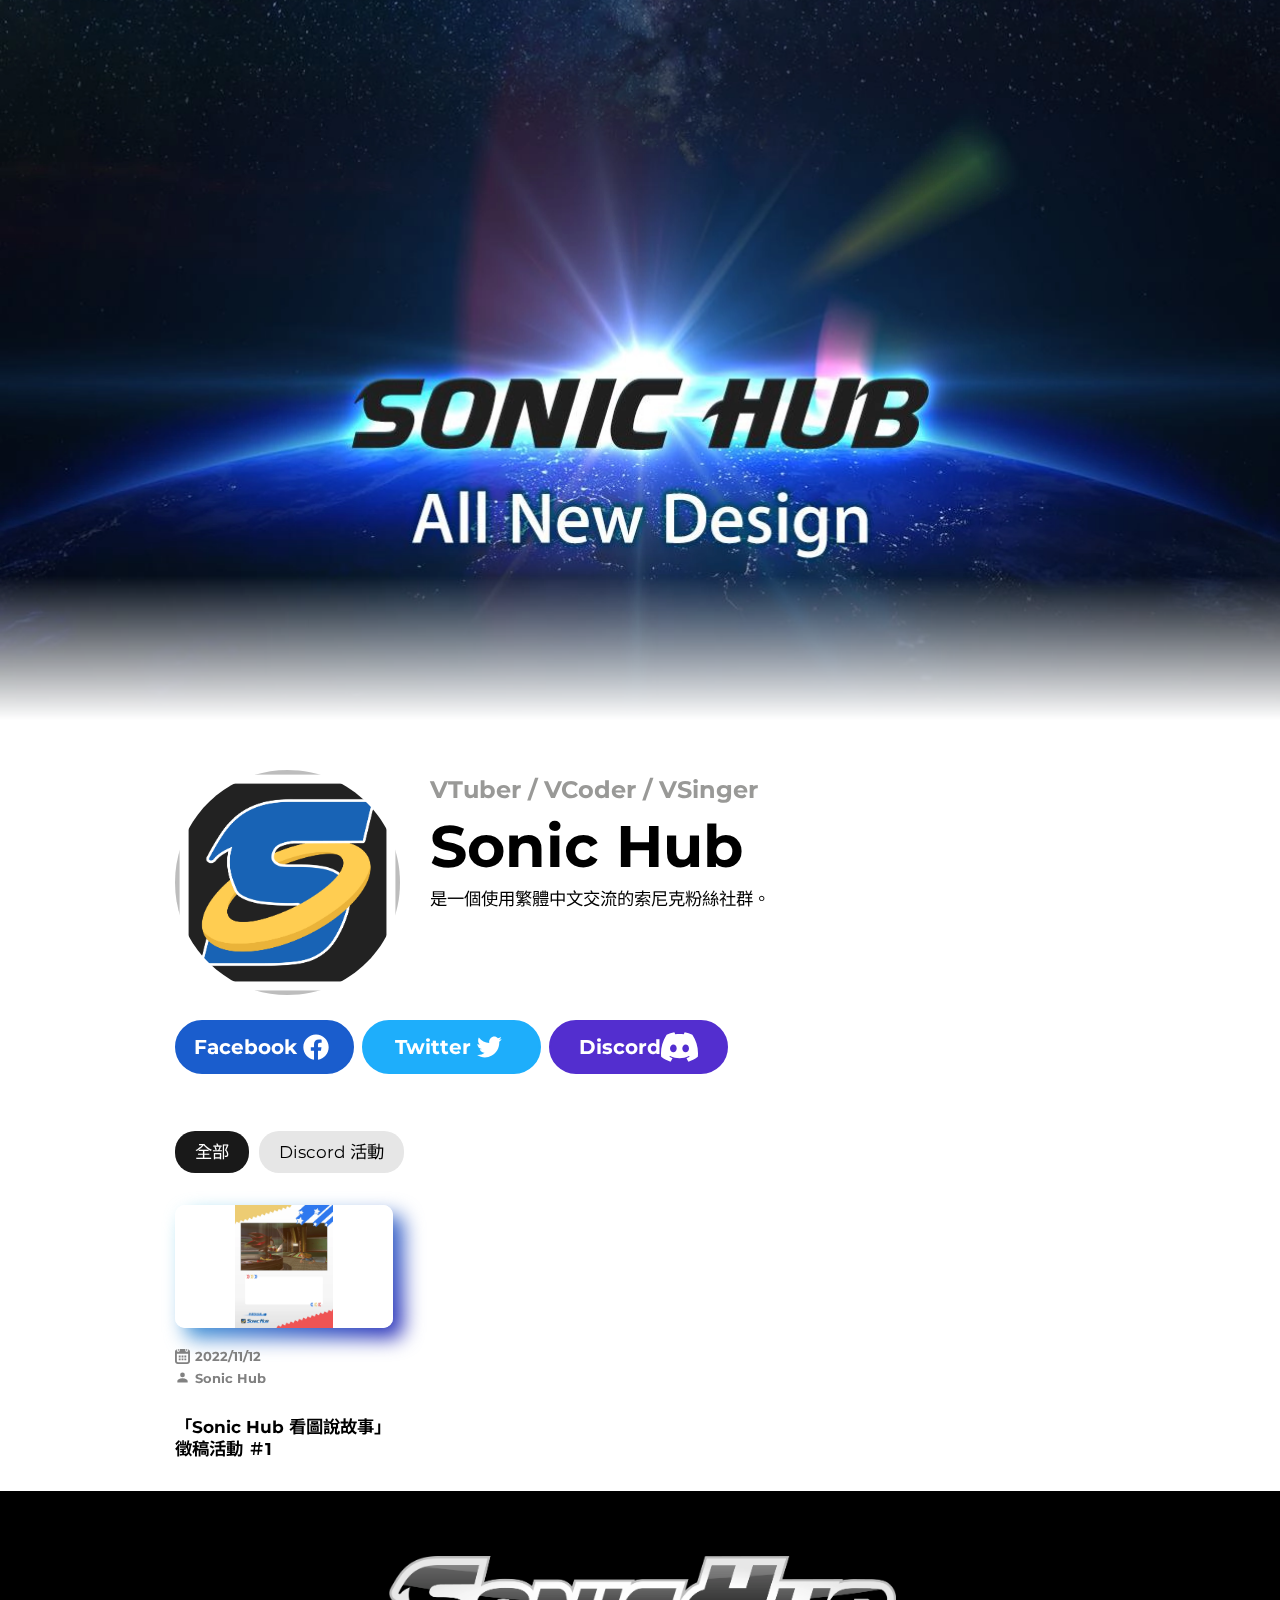
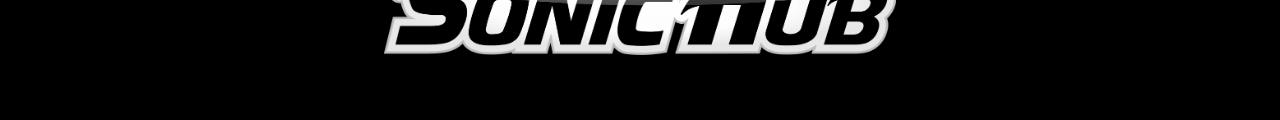
==== index.html @ b927e8ee "Deployment from Statiq" ====
<html>
    <head>
        <meta charset="utf-8">
        <meta http-equiv="X-UA-Compatible" content="IE=edge">
        <meta name="viewport" content="width=device-width, initial-scale=1">
        <meta name="description" content='Sonic Hub&#x662F;&#x4E00;&#x500B;&#x4F7F;&#x7528;&#x7E41;&#x9AD4;&#x4E2D;&#x6587;&#x4EA4;&#x6D41;&#x7684;&#x7D22;&#x5C3C;&#x514B;&#x7C89;&#x7D72;&#x793E;&#x7FA4;&#x3002;'>
            <meta name="author" content='Sonic Hub'>
        <title>Sonic Hub &#x5B98;&#x65B9;&#x7DB2;&#x7AD9; | &#x9996;&#x9801;</title>
        <meta name="application-name" content='Sonic Hub &#x5B98;&#x65B9;&#x7DB2;&#x7AD9;' />
        <meta name="msapplication-tooltip" content='Sonic Hub &#x5B98;&#x65B9;&#x7DB2;&#x7AD9;' />
        <meta name="msapplication-starturl" content='/' />
                
        <meta property="og:title" content='Sonic Hub &#x5B98;&#x65B9;&#x7DB2;&#x7AD9; | &#x9996;&#x9801;' />
        <meta property="og:image" content='/images/meta.png' />
        <meta property="og:image:alt" content='Sonic Hub &#x5B98;&#x65B9;&#x7DB2;&#x7AD9; | &#x9996;&#x9801;' />
        <meta property="og:type" content="website" />
        <meta property="og:url" content='/' />

        <link rel="preconnect" href="https://fonts.googleapis.com">
        <link rel="preconnect" href="https://fonts.gstatic.com" crossorigin>
        <link href="https://fonts.googleapis.com/css2?family=Montserrat:wght@400&family=Noto+Sans+TC:wght@400&family=Noto+Sans+TC:wght@700&family=Noto+Sans+SC:wght@400&display=swap" rel="stylesheet">
        <link href='/styles/main.css' rel="stylesheet"/>
        <link rel="icon" href='/favicon.ico'>
    </head>
    <body>
        <header class='big'>
    <div class="top_mask"></div>
</header>
        <section class="content">
<section class="introduction">
    <div class="avatar">
        <img src="/images/avatar_400x400.webp" alt="Sonic Hub Logo" />
    </div>
    <div class="introduction_content">
        <h3>VTuber / VCoder / VSinger</h3>
        <h1>Sonic Hub</h1>
        <p>&#x662F;&#x4E00;&#x500B;&#x4F7F;&#x7528;&#x7E41;&#x9AD4;&#x4E2D;&#x6587;&#x4EA4;&#x6D41;&#x7684;&#x7D22;&#x5C3C;&#x514B;&#x7C89;&#x7D72;&#x793E;&#x7FA4;&#x3002;</p>
    </div>
</section>
<nav class="community">
    <ul>
        <li><a class="facebook" href="https://www.facebook.com/sonichub.net" target="_blank">Facebook <img src="/images/community_logo/facebook.svg" alt="Facebook Logo" class="logo"/></a></li>
        <li><a class="twitter" href="https://twitter.com/sonichub_net" target="_blank">Twitter <img src="/images/community_logo/twitter.svg" alt="Twitter Logo" class="logo"/></a></li>
        <li><a class="discord" href="https://discord.gg/ZbEKVwK9DV" target="_blank">Discord <img src="/images/community_logo/discord.svg" alt="Discord Logo" class="logo"/></a></li>
    </ul>
</nav>
<style>

        .Discord 活動 {
            background-color: hsl(310, 98.5%, 25.5%);
        }
        </style>


<nav class="tags">
    <ul>
        <li>全部</li>
            <li data-url="activity">Discord &#x6D3B;&#x52D5;</li> 
    </ul>
</nav>

<script>
    const posts = [

                {Link: '/posts/picturestory01', 
                Title: '&#x300C;Sonic Hub &#x770B;&#x5716;&#x8AAA;&#x6545;&#x4E8B;&#x300D;&#x5FB5;&#x7A3F;&#x6D3B;&#x52D5; &#xFF03;1',
                Thumbnail: '/images/posts/Sonic_Hub_p1_empty-01.webp',
                Published: '2022/11/12',
                Author: 'Sonic Hub',
                Tags: [

                            'Discord 活動',
                                        ]},
                ]
</script>

<section class="post_list">
</section>        </section>
        <footer>
    <a href="/"><img src="/images/white_logo.webp" alt="Sonic Hub Logo"/></a>
</footer>

        <script src='/scripts/dom-to-image.js'></script>
        <script src='/scripts/main.js'></script>
    </body>
</html>
---- styles/main.css ----
html, body { margin: 0px; padding: 0px; font-family: 'Montserrat', 'Noto Sans TC', 'Noto Sans SC', sans-serif; line-height: 1.25; font-weight: 400; font-size: 13pt; }

header { width: 100vw; padding: 0px; background: url("/images/headerbg.webp") center center no-repeat; background-size: cover; cursor: pointer; --mask-image: linear-gradient(0deg, rgba(255,255,255,0) 0%, rgba(255,255,255,1) 20%, rgba(255,255,255, 1) 100%); -webkit-mask-image: var(--mask-image, none); mask-image: var(--mask-image, none); }

header.big { height: 80vh; }

@media (max-width: 930px) { header.big { height: 300px; } }

header.small { height: 300px; }

section.content { display: flex; flex-direction: column; width: 930px; margin-top: 50px; margin-left: auto; margin-right: auto; }

@media (max-width: 930px) { section.content { width: 80%; } }

section.introduction { width: 100%; display: grid; grid-template-columns: 1fr 3fr; grid-gap: 30px; }

@media (max-width: 930px) { section.introduction { grid-template-columns: 1fr; } }

section.introduction .avatar { text-align: center; }

section.introduction .avatar img { --mask-image: url("data:image/svg+xml,%3Csvg preserveAspectRatio='none' data-bbox='20 20 160 160' viewBox='20 20 160 160' height='200' width='200' xmlns='http://www.w3.org/2000/svg' data-type='shape'%3E%3Cg%3E%3Cpath d='M180 100c0 44.183-35.817 80-80 80s-80-35.817-80-80 35.817-80 80-80 80 35.817 80 80z'/%3E%3C/g%3E%3C/svg%3E%0A"); --mask-position: 0% 0%; --mask-size: 100% 100%; --mask-repeat: no-repeat; width: 100%; -webkit-mask-image: var(--mask-image, none); mask-image: var(--mask-image, none); -webkit-mask-position: var(--mask-position, 0); mask-position: var(--mask-position, 0); -webkit-mask-repeat: var(--mask-repeat, no-repeat); mask-repeat: var(--mask-repeat, no-repeat); -webkit-mask-size: var(--mask-size, 100% 100%); mask-size: var(--mask-size, 100% 100%); }

@media (max-width: 930px) { section.introduction .avatar img { width: 50%; } }

section.introduction .introduction_content * { margin-top: 5px; margin-bottom: 0px; }

section.introduction .introduction_content h3 { font-size: 18pt; color: #999997; font-weight: 700; }

section.introduction .introduction_content h1 { font-size: 44pt; color: black; font-weight: 700; }

section.introduction ul.page_list { display: flex; list-style-type: none; padding: 0; margin-top: 20px; gap: 10px; }

section.introduction ul.page_list li { padding: 0; font-size: 15pt; }

section.introduction ul.page_list li a { color: #010c81; text-decoration: none; }

section.introduction ul.page_list li a:hover, section.introduction ul.page_list li a:active { color: grey; }

nav.community ul, nav.weekly_community ul { margin: 25px 0px; padding: 0px; display: flex; flex-wrap: wrap; list-style-type: none; gap: 8px; font-size: 15pt; }

nav.community ul li, nav.weekly_community ul li { margin: 0px; padding: 0px; }

nav.community ul li a, nav.weekly_community ul li a { display: flex; color: white; text-decoration: none; width: 175px; height: 50px; text-align: center; align-items: center; justify-content: center; font-weight: 700; border: 2px solid; border-radius: 50px; transition: background-color 0.5s,  border 0.5s; }

nav.community ul li a.twitter, nav.weekly_community ul li a.twitter { background-color: #1eaefb; border-color: #1eaefb; }

nav.community ul li a.youtube, nav.weekly_community ul li a.youtube { background-color: #eb0000; border-color: #eb0000; }

nav.community ul li a.facebook, nav.weekly_community ul li a.facebook { background-color: #1a5dcd; border-color: #1a5dcd; }

nav.community ul li a.instagram, nav.weekly_community ul li a.instagram { background-color: #ee0799; border-color: #ee0799; }

nav.community ul li a.plurk, nav.weekly_community ul li a.plurk { background-color: #ff574d; border-color: #ff574d; }

nav.community ul li a.discord, nav.weekly_community ul li a.discord { background-color: #532ecf; border-color: #532ecf; }

nav.community ul li a img.logo, nav.weekly_community ul li a img.logo { width: 37.5px; height: 37.5px; filter: invert(100%) sepia(100%) saturate(0%) hue-rotate(306deg) brightness(106%) contrast(101%); }

nav.community ul li a:hover, nav.community ul li a:active, nav.weekly_community ul li a:hover, nav.weekly_community ul li a:active { background-color: white; border: 2px solid black; color: black; }

nav.community ul li a:hover img.logo, nav.community ul li a:active img.logo, nav.weekly_community ul li a:hover img.logo, nav.weekly_community ul li a:active img.logo { filter: none; }

@media (max-width: 930px) { nav.community.community ul li, nav.weekly_community.community ul li { width: 95%; } }

@media (max-width: 930px) { nav.community.community ul li a, nav.weekly_community.community ul li a { width: 100%; } }

nav.community.weekly_community, nav.weekly_community.weekly_community { margin-top: 50px; }

nav.community.weekly_community ul, nav.weekly_community.weekly_community ul { display: grid; grid-template-columns: repeat(5, minmax(0, 1fr)); font-size: 17pt; }

nav.community.weekly_community ul li, nav.weekly_community.weekly_community ul li { display: flex; align-items: center; justify-content: center; }

nav.community.weekly_community ul li a, nav.weekly_community.weekly_community ul li a { width: 98%; }

footer { width: 100%; padding-top: 15px; padding-bottom: 15px; background: black; display: flex; align-items: center; justify-content: center; }

footer img { display: block; width: 40%; margin: 50px auto; }

section.post_list { display: flex; flex-wrap: wrap; column-gap: 15px; row-gap: 20px; }

@media (max-width: 930px) { section.post_list { width: 95%; display: grid; grid-template-columns: repeat(2, minmax(0, 1fr)); justify-content: space-between; } }

section.post_list .post { width: 218px; height: max-content; }

@media (max-width: 930px) { section.post_list .post { width: 100%; } }

section.post_list .post a { text-decoration: none; color: inherit; }

section.post_list .post a.thumbnail { display: block; position: relative; margin: 0 auto; border-radius: 10px; width: 100%; aspect-ratio: 16 / 9; background-color: white; background-image: url("/images/Rolling-1s-200px.svg"); background-position: center center; background-repeat: no-repeat; background-size: 50% 50%; transition: top 0.3s ease-in-out, filter 0.3s ease-in-out; top: 0px; }

section.post_list .post a.thumbnail img { display: block; width: 100%; height: 100%; object-fit: contain; margin: 0 auto; }

section.post_list .post a.thumbnail:before { content: ""; z-index: -1; position: absolute; top: 0; right: 0; bottom: 0; left: 0; background: linear-gradient(-45deg, #210cae -17%, #4dc9e6 100%); transform: translate3d(10px, 10px, 0) scale(1); filter: blur(10px); opacity: var(0.7); transition: opacity 0.3s; border-radius: inherit; }

section.post_list .post a.thumbnail::after { content: ""; z-index: -1; position: absolute; top: 0; right: 0; bottom: 0; left: 0; background: inherit; border-radius: inherit; }

section.post_list .post:hover a.thumbnail, section.post_list .post:active a.thumbnail { top: -15px; filter: brightness(0.3); }

section.post_list .post h2 { width: 100%; margin: 5px auto 30px auto; font-size: 13pt; line-height: 1.3; }

@media (max-width: 930px) { section.post_list .post h2 { width: 100%; } }

section.post_list .post h3 { display: flex; align-items: center; width: 100%; margin: 0 auto 5px auto; color: grey; font-size: 10pt; }

section.post_list .post h3:first-of-type { margin-top: 20px; }

section.post_list .post h3 img.title_icon { width: 15px; height: 15px; margin-right: 5px; filter: invert(50%) sepia(17%) saturate(0%) hue-rotate(181deg) brightness(98%) contrast(80%); }

@media (max-width: 930px) { section.post_list .post h3 { width: 100%; } }

section.post_list .post ul { display: flex; list-style-type: none; padding: 0; margin: 5px 0; gap: 10px; }

section.post_list .post ul li { display: block; font-size: 8pt; padding: 3px 10px; color: white; border-radius: 20px; }

nav.tags { margin: 15px 0 15px 0; }

nav.tags ul { display: flex; flex-wrap: wrap; padding: 0; list-style-type: none; column-gap: 10px; row-gap: 15px; }

nav.tags ul li { display: block; text-align: center; font-size: 13pt; padding: 10px 20px; cursor: pointer; background-color: #e6e6e6; border-radius: 20px; }

nav.tags ul li.current, nav.tags ul li:hover, nav.tags ul li:active { color: white; background-color: #191919; }

.post_content, .page_content { width: 100%; font-size: 15pt; line-height: 1.5; padding-bottom: 23px; }

.post_content h1, .page_content h1 { margin: 5px 0px; font-size: 32pt; }

.post_content h3, .page_content h3 { margin: 2px 0px; font-size: 15pt; color: grey; }

.post_content a, .page_content a { color: #010c81; text-decoration: none; }

.post_content a:hover, .post_content a:active, .page_content a:hover, .page_content a:active { color: grey; }

.post_content a.linkContentSame, .page_content a.linkContentSame { overflow-wrap: break-word; word-wrap: break-word; }

.post_content img, .page_content img { display: block; width: 95%; margin: 0 auto; }

.post_content img.title_icon, .page_content img.title_icon { display: inline-block; width: 15px; height: 15px; margin-right: 8px; filter: invert(50%) sepia(17%) saturate(0%) hue-rotate(181deg) brightness(98%) contrast(80%); }

.post_content hr, .page_content hr { margin: 15px 0; }

.post_content iframe, .page_content iframe { display: block; margin: 0 auto; }

.post_content iframe[src*="youtube"], .page_content iframe[src*="youtube"] { width: 95%; height: 100%; aspect-ratio: 560 / 315; }

.post_content .post_meta, .post_content .page_meta, .page_content .post_meta, .page_content .page_meta { margin-bottom: 15px; }

button#download_weekly { border: 3px solid #0e0b66; margin-bottom: 15px; background-color: white; width: max-content; font-size: 15pt; font-weight: 700; }

button#download_weekly:hover, button#download_weekly:active { border: 3px solid white; background-color: black; color: white; }

section.weekly_container { position: relative; align-self: center; width: 95vw; margin-bottom: 25px; aspect-ratio: 16 / 9; }

section.weekly { position: absolute; display: grid; grid-template-columns: 1fr 2fr; width: 1920px; height: 1080px; overflow: hidden; transform-origin: top left; background: url("/images/weekly/weeklybg.webp"); background-position: center center; background-repeat: no-repeat; background-size: cover; border: 5px solid black; }

section.weekly .weekly_left_part { position: relative; background-size: cover; background-position: center center; background-repeat: no-repeat; }

section.weekly .weekly_left_part .weekly_author_part { position: absolute; bottom: 0; width: 100%; padding-top: 20px; padding-bottom: 20px; text-align: center; color: white; font-weight: 700; font-size: 20pt; background-color: rgba(0, 0, 0, 0.75); }

section.weekly .weekly_right_part { padding: 15px 15px 0px 15px; background-color: rgba(10, 10, 10, 0.7); }

section.weekly .weekly_right_part h1 { display: flex; margin: 15px 0; justify-content: center; align-items: center; gap: 25px; }

section.weekly .weekly_right_part h1 img.weekly_white_logo { height: 150px; }

section.weekly .weekly_right_part h1 img.weekly_title { height: 100px; }

section.weekly .weekly_right_part ul.weekly_items { display: grid; grid-template-columns: auto; gap: 10px; width: 100%; padding: 0; }

section.weekly .weekly_right_part ul.weekly_items li.weekly_item { display: grid; align-items: center; grid-template-columns: max-content minmax(0, 1fr); gap: 10px; list-style-type: none; width: 100%; height: 100px; }

section.weekly .weekly_right_part ul.weekly_items li.weekly_item .weekly_item_date { display: flex; align-items: center; justify-content: center; background-color: black; color: white; border-radius: 10px; padding: 5px 5px; font-weight: 700; width: 320px; height: 80%; box-shadow: 10px 10px 5px 0px rgba(0, 0, 0, 0.75); }

section.weekly .weekly_right_part ul.weekly_items li.weekly_item .weekly_item_date .content_part { display: flex; align-items: end; font-size: 50px; width: 96%; height: max-content; border: 1px solid white; border-radius: 10px; box-sizing: border-box; padding: 2px; }

section.weekly .weekly_right_part ul.weekly_items li.weekly_item .weekly_item_date .content_part .date_part { width: 130px; }

section.weekly .weekly_right_part ul.weekly_items li.weekly_item .weekly_item_date .content_part .time_part { width: 180px; height: 100%; font-size: 30px; }

section.weekly .weekly_right_part ul.weekly_items .content { display: flex; align-items: center; font-size: 25pt; padding: 10px; height: 95%; box-sizing: border-box; border-radius: 10px; background: repeating-linear-gradient(-45deg, rgba(30, 54, 109, 0.7), rgba(30, 54, 109, 0.7) 5px, rgba(13, 21, 101, 0.7) 5px, rgba(13, 21, 101, 0.7) 25px); color: white; font-weight: 700; box-shadow: 10px 10px 5px 0px rgba(0, 0, 0, 0.75); text-shadow: 0.2em 0.2em 0.4em black; }

section.weekly .weekly_right_part ul.weekly_items .content.stream_off { display: flex; justify-content: center; letter-spacing: 20px; color: transparent; -webkit-text-stroke: 2px #999999; background-color: #808080; background: repeating-linear-gradient(-45deg, rgba(73, 73, 73, 0.7), rgba(73, 73, 73, 0.7) 5px, rgba(128, 128, 128, 0.7) 5px, rgba(128, 128, 128, 0.7) 25px); }

section.weekly .weekly_right_part ul.weekly_items .content ul.weekly_tags { display: flex; flex-wrap: wrap; padding: 0; list-style-type: none; column-gap: 10px; row-gap: 15px; margin-right: 15px; }

section.weekly .weekly_right_part ul.weekly_items .content ul.weekly_tags li { display: block; text-align: center; font-size: 15pt; padding: 10px 20px; width: 60px; background-color: #1e1e1e; color: white; border-radius: 20px; border: 1px solid white; text-shadow: none; }
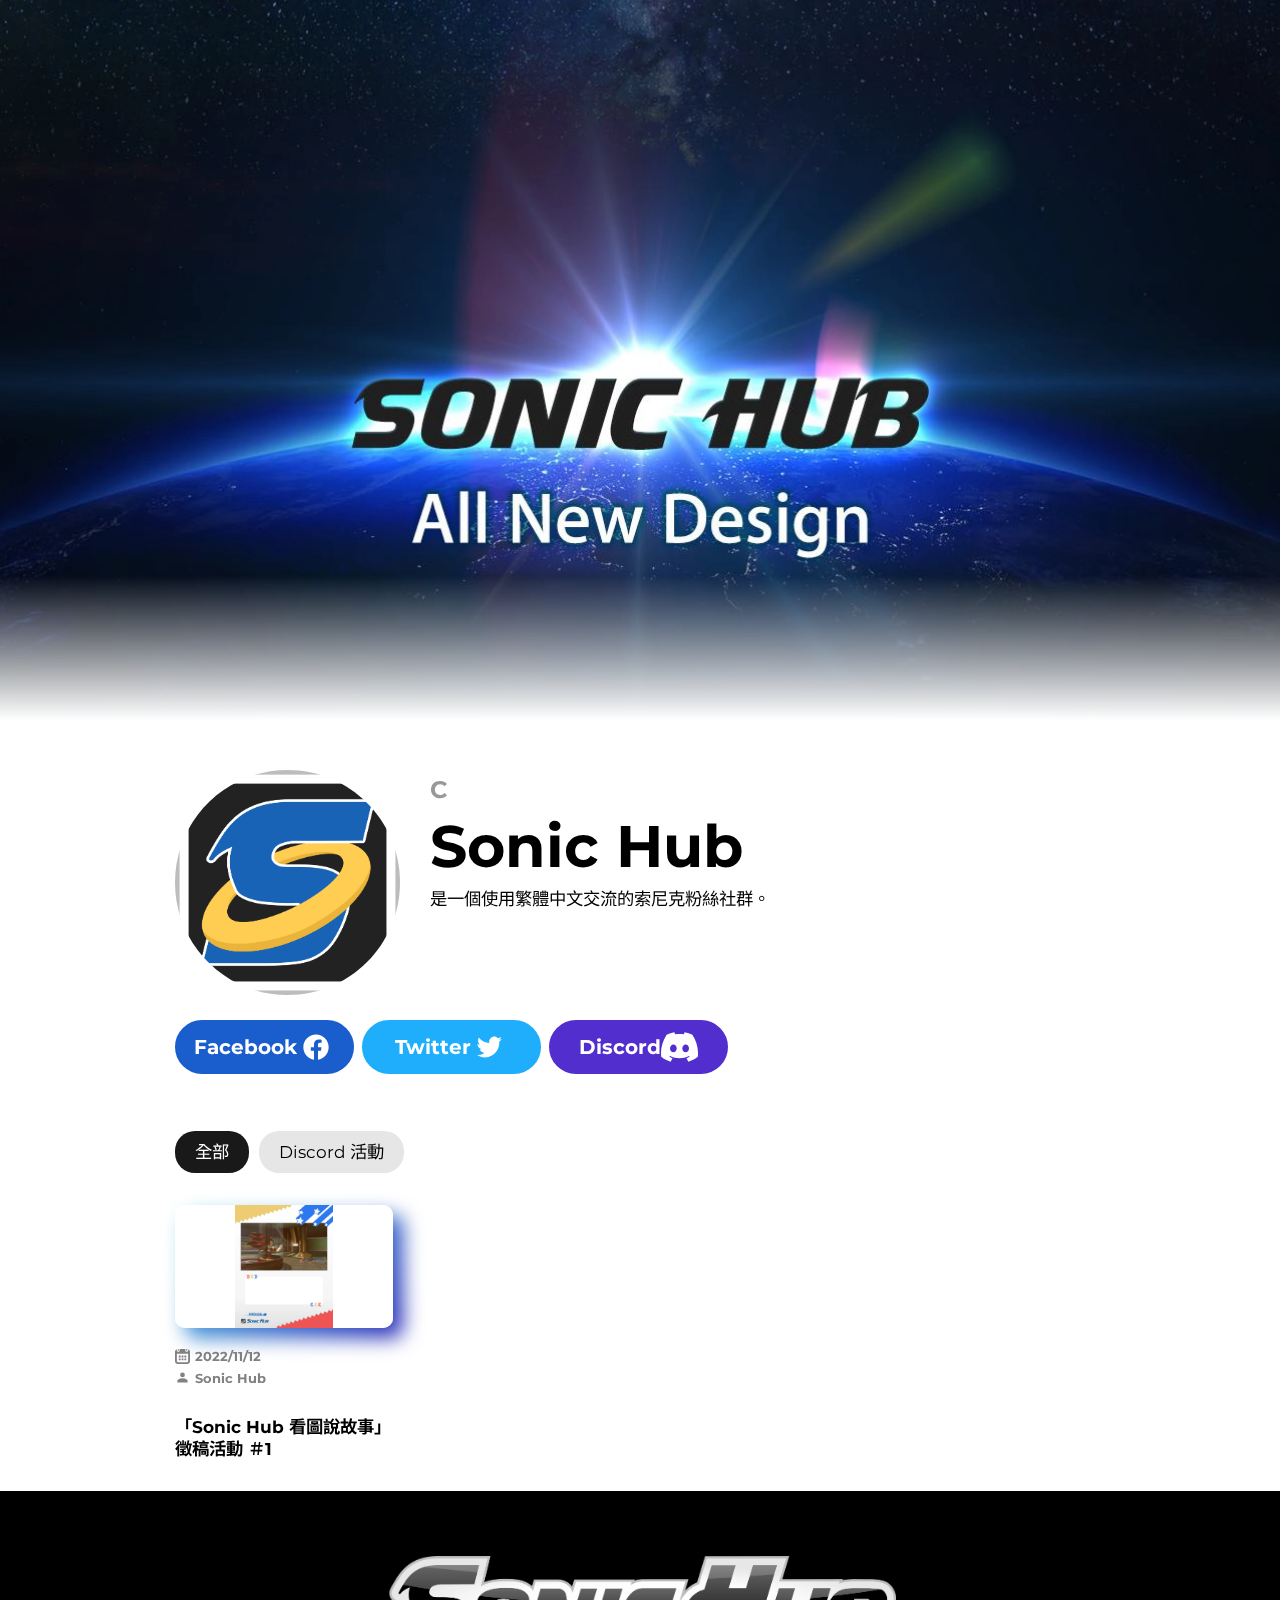
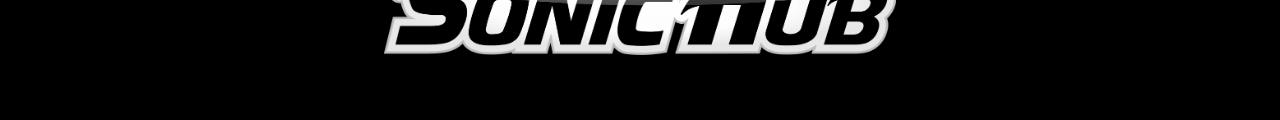
==== commit fe400c8c: "Deployment from Statiq" ====
--- a/index.html
+++ b/index.html
@@ -32,7 +32,7 @@
         <img src="/images/avatar_400x400.webp" alt="Sonic Hub Logo" />
     </div>
     <div class="introduction_content">
-        <h3>VTuber / VCoder / VSinger</h3>
+        <h3>C</h3>
         <h1>Sonic Hub</h1>
         <p>&#x662F;&#x4E00;&#x500B;&#x4F7F;&#x7528;&#x7E41;&#x9AD4;&#x4E2D;&#x6587;&#x4EA4;&#x6D41;&#x7684;&#x7D22;&#x5C3C;&#x514B;&#x7C89;&#x7D72;&#x793E;&#x7FA4;&#x3002;</p>
     </div>
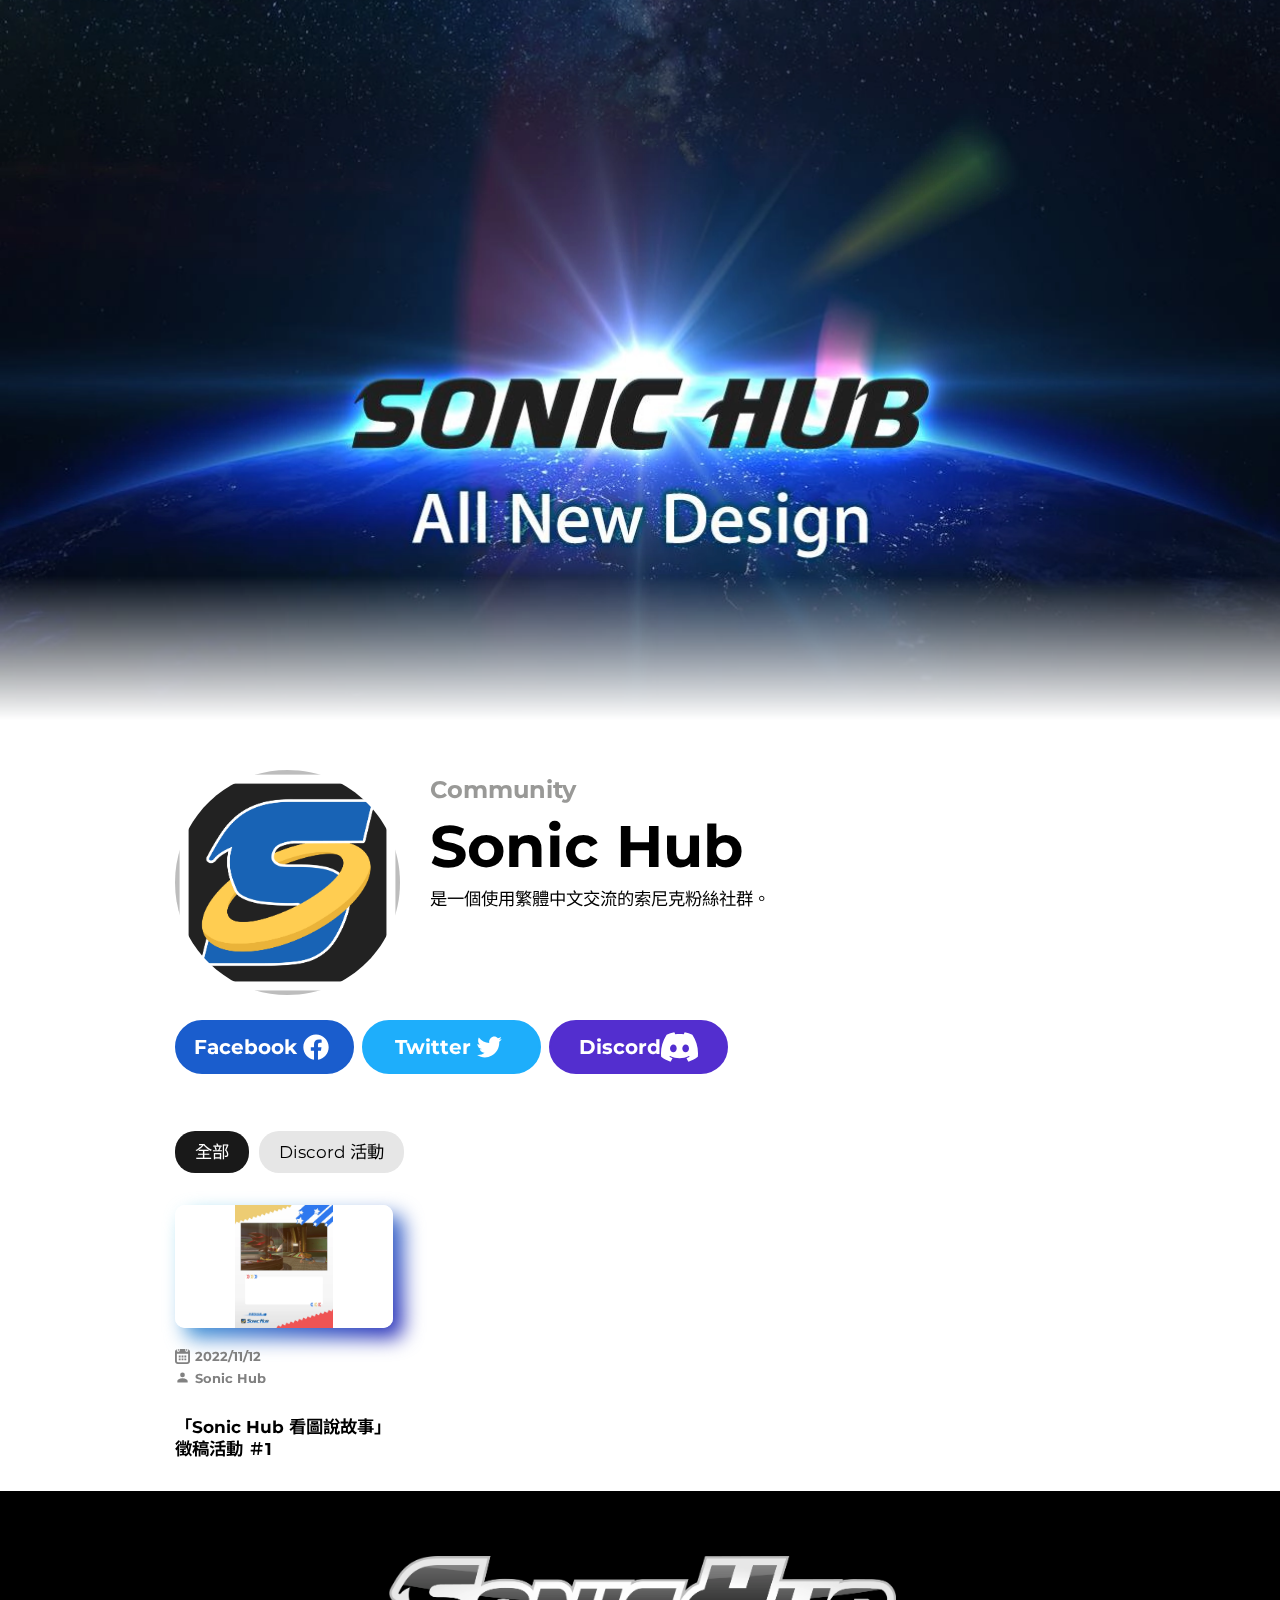
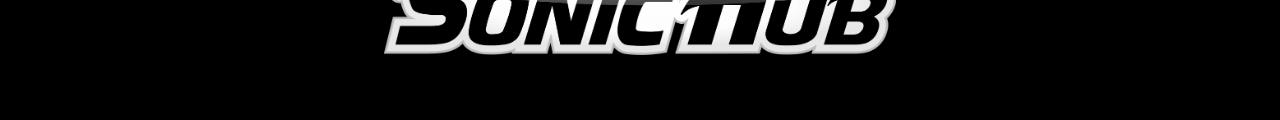
==== commit 9c6d273b: "Deployment from Statiq" ====
--- a/index.html
+++ b/index.html
@@ -32,7 +32,7 @@
         <img src="/images/avatar_400x400.webp" alt="Sonic Hub Logo" />
     </div>
     <div class="introduction_content">
-        <h3>C</h3>
+        <h3>Community</h3>
         <h1>Sonic Hub</h1>
         <p>&#x662F;&#x4E00;&#x500B;&#x4F7F;&#x7528;&#x7E41;&#x9AD4;&#x4E2D;&#x6587;&#x4EA4;&#x6D41;&#x7684;&#x7D22;&#x5C3C;&#x514B;&#x7C89;&#x7D72;&#x793E;&#x7FA4;&#x3002;</p>
     </div>
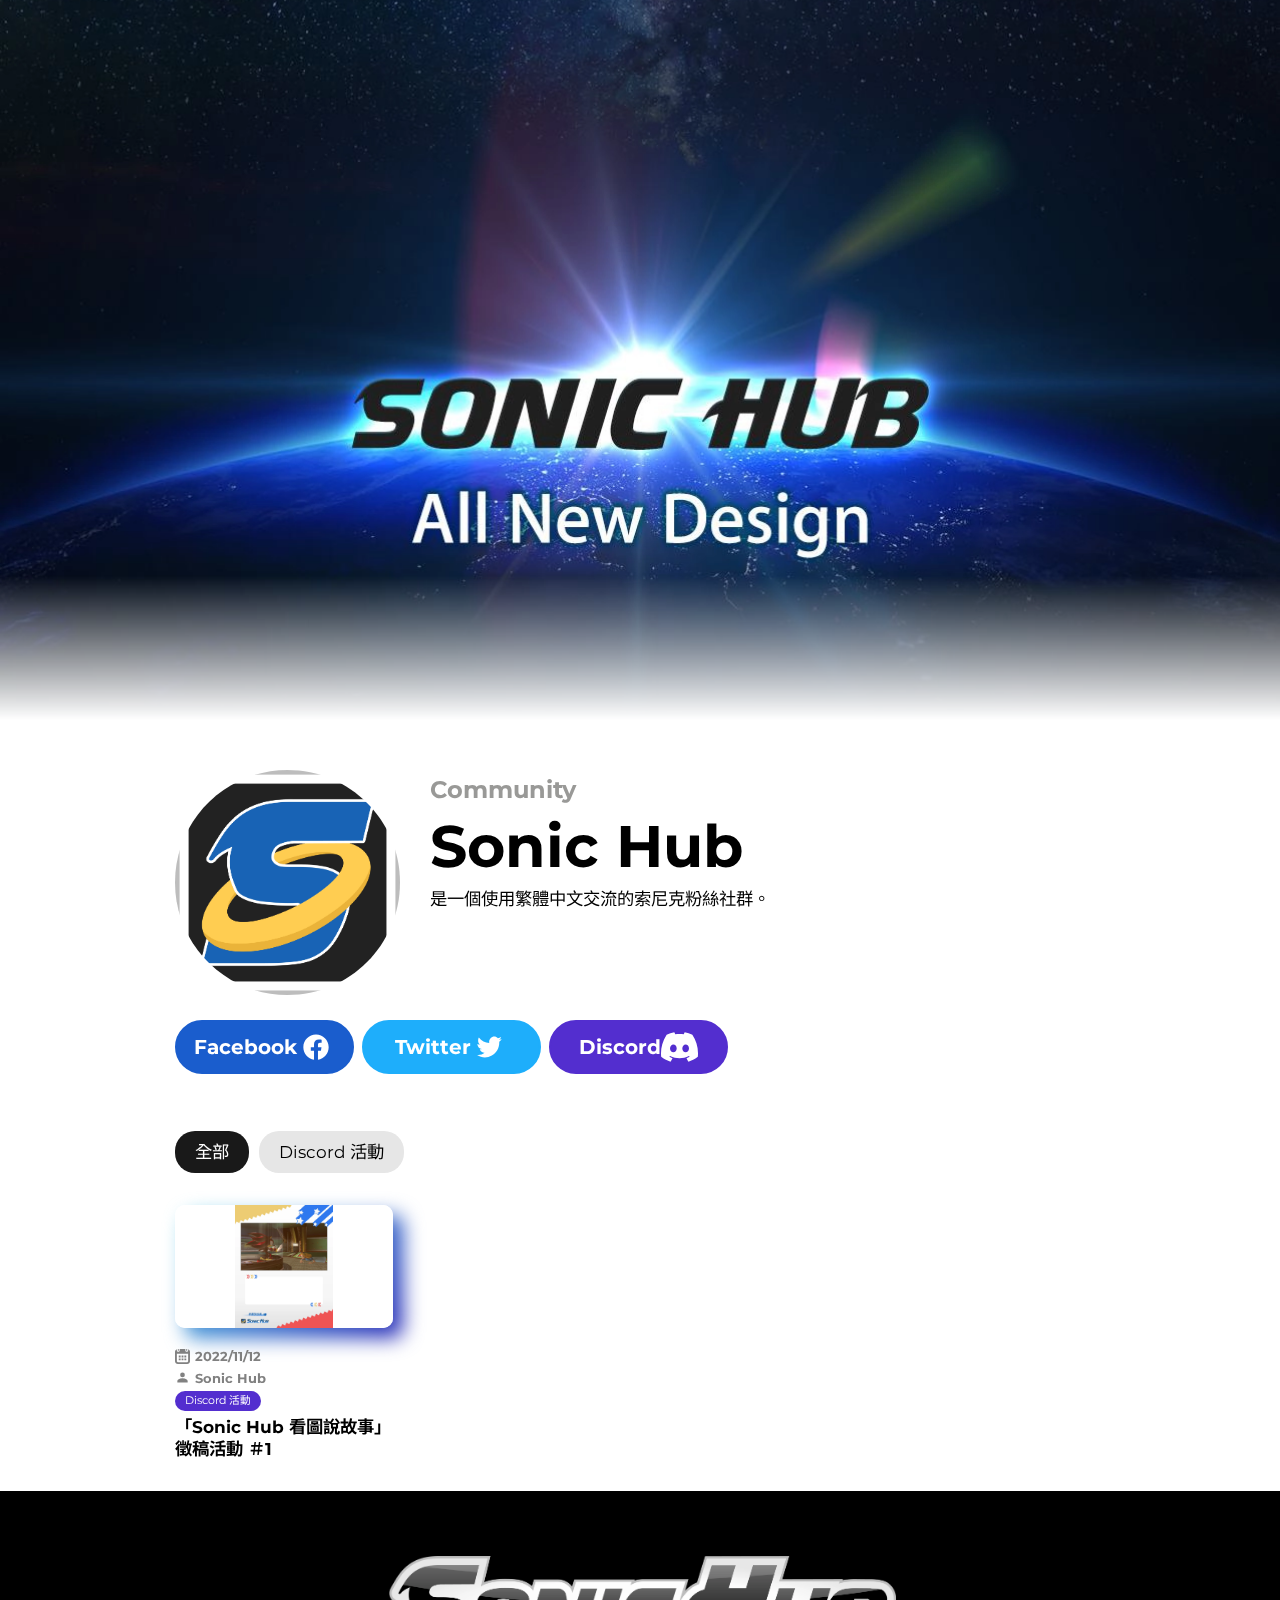
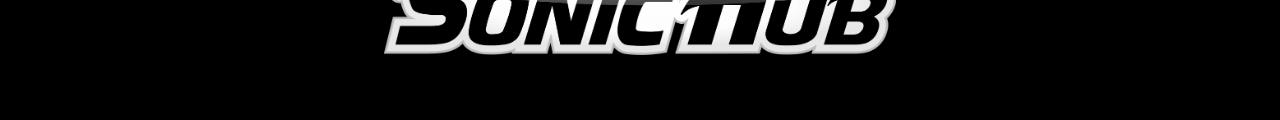
==== commit 02cdb25b: "Deployment from Statiq" ====
--- a/index.html
+++ b/index.html
@@ -44,12 +44,19 @@
         <li><a class="discord" href="https://discord.gg/ZbEKVwK9DV" target="_blank">Discord <img src="/images/community_logo/discord.svg" alt="Discord Logo" class="logo"/></a></li>
     </ul>
 </nav>
-<style>
+<script>
+    var tagSettings = {
 
-        .Discord 活動 {
-            background-color: hsl(310, 98.5%, 25.5%);
-        }
-        </style>
+            "Discord 活動": {
+
+                        "Order": "1",
+                    
+                        "Color": "rgb(83, 46, 207)",
+                    
+                        "Url": "activity",
+                                },
+                }
+</script>
 
 
 <nav class="tags">
